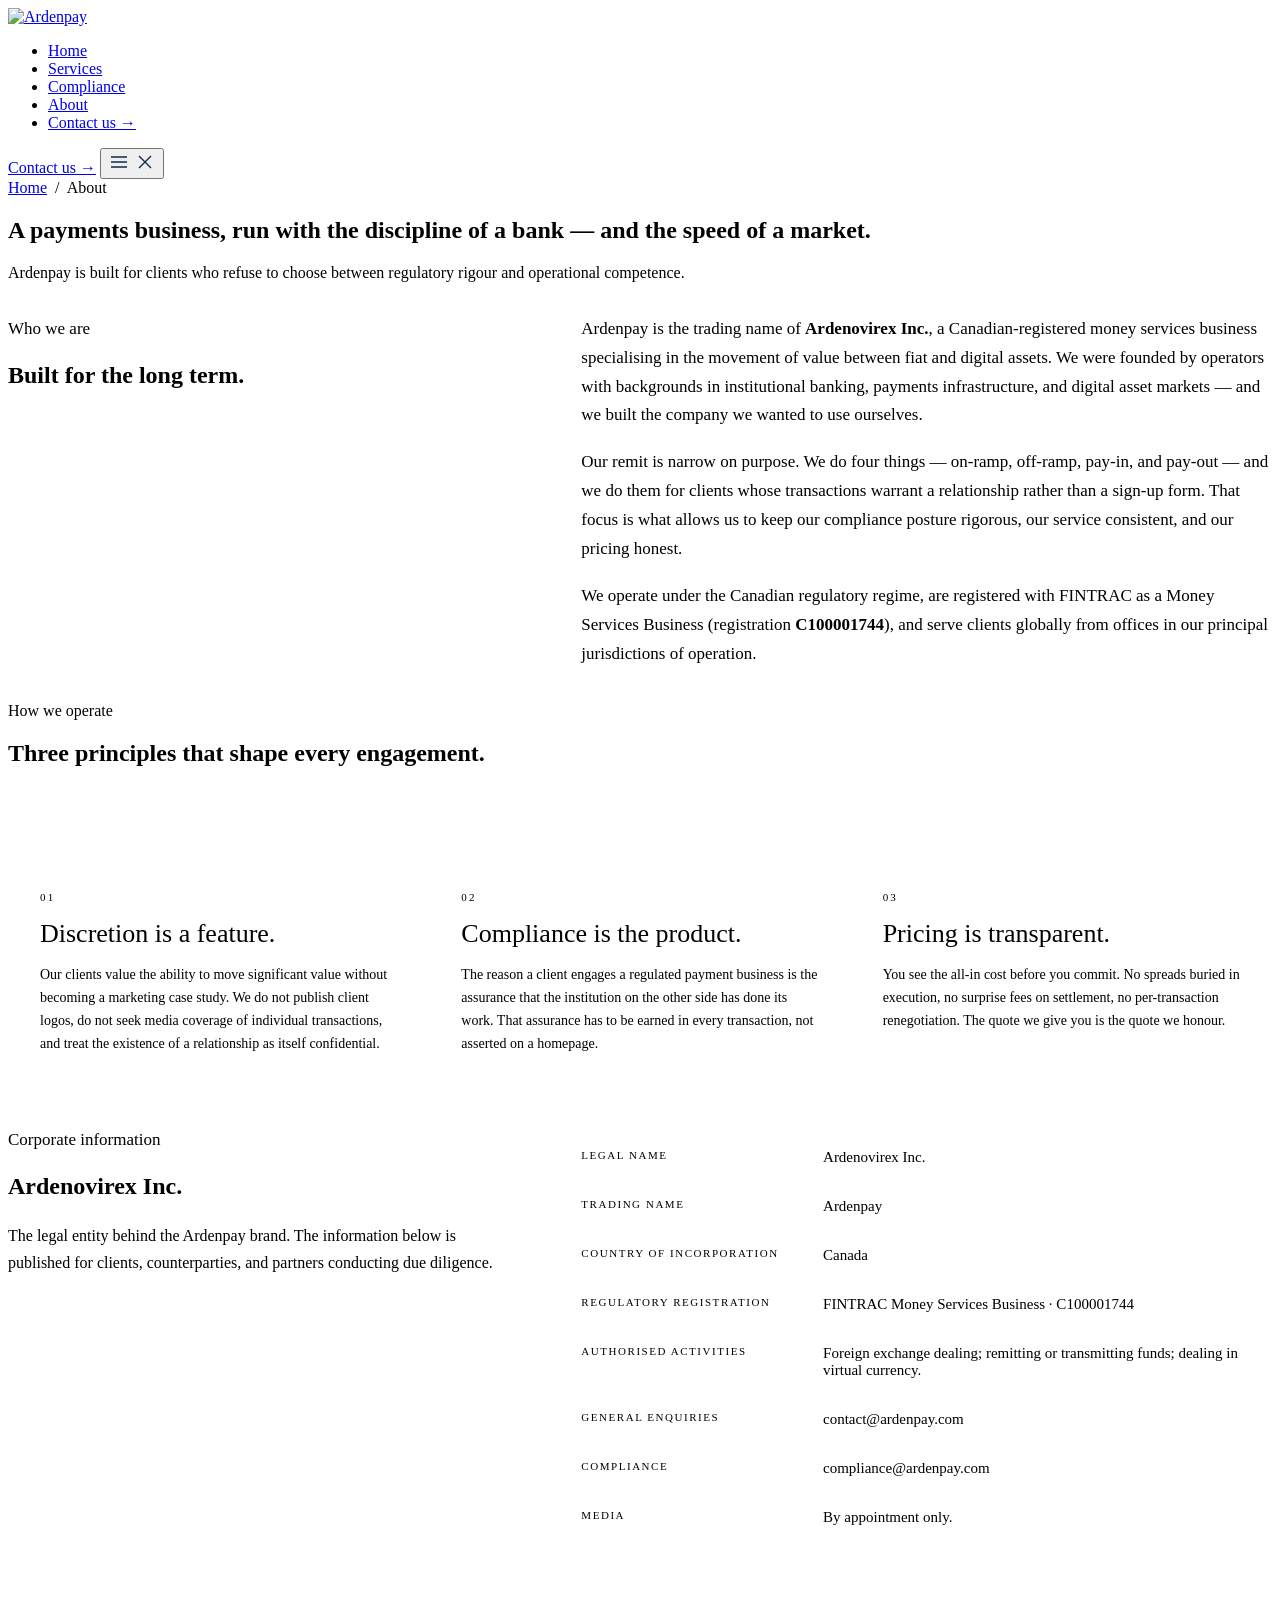
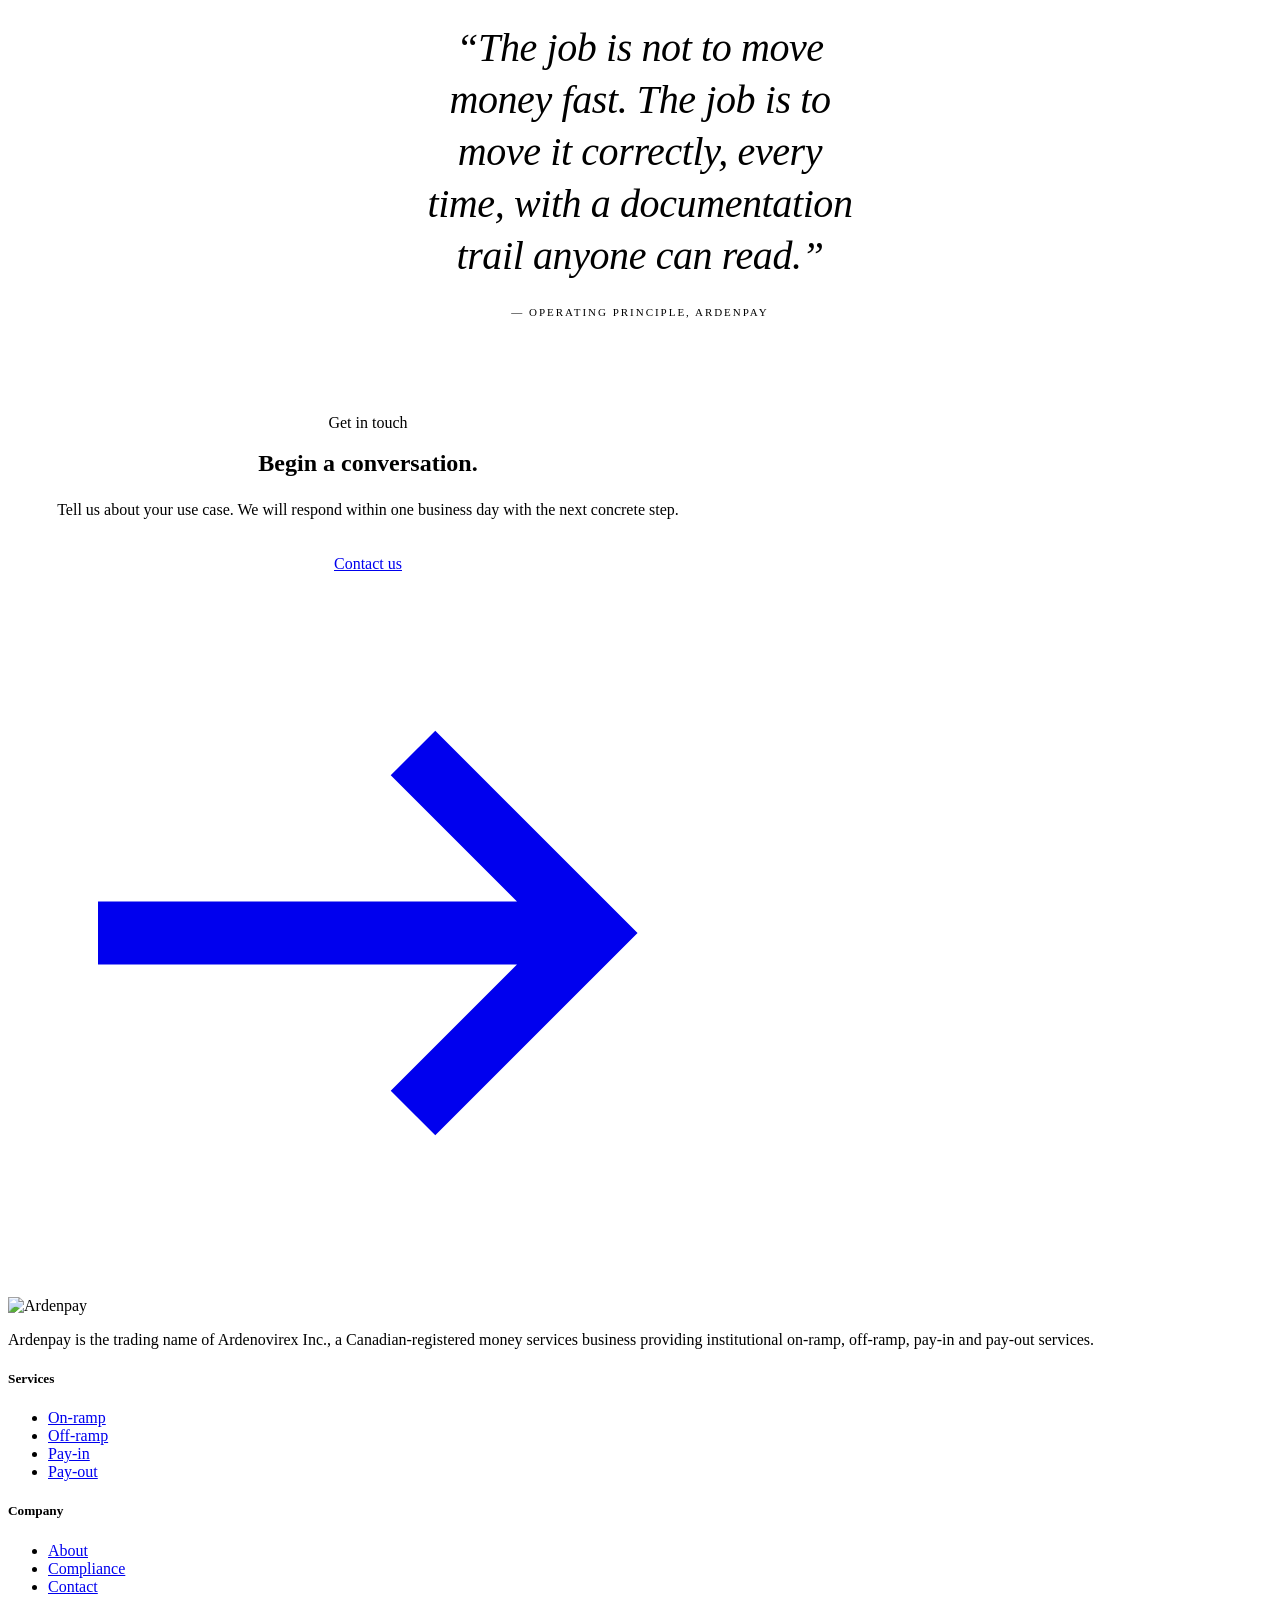
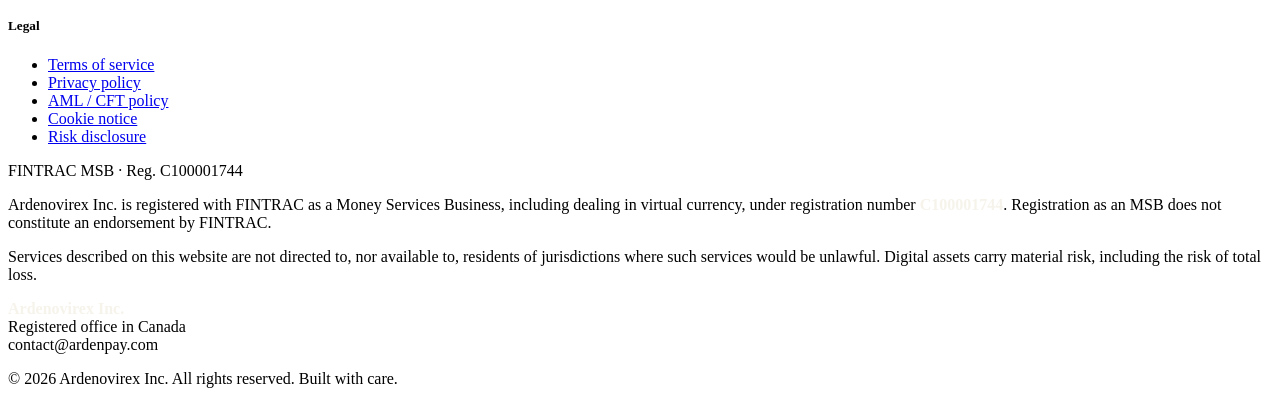
==== about.html @ cf7ff1bd "Add files via upload" ====
<!doctype html>
<html lang="en">
<head>
  <meta charset="utf-8">
  <meta name="viewport" content="width=device-width, initial-scale=1">
  <title>About — Ardenpay</title>
  <meta name="description" content="About Ardenpay and Ardenovirex Inc. — an institutional crypto payments business serving high-net-worth and corporate clients globally.">
  <link rel="icon" type="image/svg+xml" href="assets/favicon.svg">
  <link rel="preconnect" href="https://fonts.googleapis.com">
  <link rel="preconnect" href="https://fonts.gstatic.com" crossorigin>
  <link href="https://fonts.googleapis.com/css2?family=Fraunces:opsz,wght,SOFT@9..144,300..600,30..100&family=Inter+Tight:wght@400;500;600&family=JetBrains+Mono:wght@400;500&display=swap" rel="stylesheet">
  <link rel="stylesheet" href="assets/style.css">
  <style>
    .about-grid {
      display: grid; grid-template-columns: 1fr 1.4fr; gap: 80px;
      align-items: start;
    }
    @media (max-width: 880px) { .about-grid { grid-template-columns: 1fr; gap: 40px; } }
    .about-grid p { font-size: 17px; line-height: 1.7; color: var(--ink); }
    .about-grid p + p { margin-top: 18px; }

    .principles {
      display: grid; grid-template-columns: repeat(3, 1fr);
      gap: 0; margin-top: 80px;
      border-top: 1px solid var(--rule);
    }
    @media (max-width: 880px) { .principles { grid-template-columns: 1fr; } }
    .principle {
      padding: 40px 32px;
      border-right: 1px solid var(--rule);
      border-bottom: 1px solid var(--rule);
    }
    .principle:last-child { border-right: 0; }
    .principle .num {
      font-family: var(--mono); font-size: 11px; letter-spacing: 0.2em;
      color: var(--gold);
    }
    .principle h3 {
      font-family: var(--serif); font-size: 26px; font-weight: 400;
      margin-top: 14px; margin-bottom: 14px;
    }
    .principle p { font-size: 14px; line-height: 1.65; }

    .corp-table {
      width: 100%; border-collapse: collapse; margin-top: 24px;
    }
    .corp-table tr { border-bottom: 1px solid var(--rule-soft); }
    .corp-table th, .corp-table td {
      text-align: left; padding: 16px 0; vertical-align: top;
    }
    .corp-table th {
      font-family: var(--mono); font-size: 11px; letter-spacing: 0.14em;
      color: var(--ink-soft); text-transform: uppercase;
      font-weight: 500; width: 35%;
    }
    .corp-table td { color: var(--ink); font-size: 15px; }

    .quote {
      padding: 80px 0; text-align: center;
    }
    .quote q {
      display: block;
      font-family: var(--serif); font-size: clamp(28px, 3.4vw, 40px);
      font-weight: 300; font-style: italic;
      color: var(--ink); line-height: 1.3;
      max-width: 22ch; margin: 0 auto 24px;
      letter-spacing: -0.01em;
      quotes: "“" "”";
    }
    .quote q::before { content: open-quote; color: var(--gold); }
    .quote q::after  { content: close-quote; color: var(--gold); }
    .quote .src {
      font-family: var(--mono); font-size: 11px; letter-spacing: 0.18em;
      color: var(--ink-soft); text-transform: uppercase;
    }
  </style>
</head>
<body>

<header class="site-header">
  <div class="container nav">
    <a class="nav-logo" href="/"><img src="assets/logo.svg" alt="Ardenpay"></a>
    <nav><ul class="nav-links">
      <li><a href="/">Home</a></li>
      <li><a href="services">Services</a></li>
      <li><a href="compliance">Compliance</a></li>
      <li><a href="about" class="active">About</a></li>
    
        <li class="mobile-only"><a href="contact" class="mobile-cta">Contact us →</a></li>
      </ul></nav>
    <a href="contact" class="nav-cta">Contact us →</a>
    <button class="nav-toggle" aria-label="Menu">
      <svg class="icon-open" width="22" height="22" viewBox="0 0 22 22" fill="none"><path d="M3 6h16M3 11h16M3 16h16" stroke="#0B2A4A" stroke-width="1.4"/></svg>
      <svg class="icon-close" width="22" height="22" viewBox="0 0 22 22" fill="none"><path d="M5 5l12 12M17 5L5 17" stroke="#0B2A4A" stroke-width="1.4"/></svg>
    </button>
  </div>
</header>

<section class="page-hero">
  <div class="container">
    <div class="crumb"><a href="/">Home</a> &nbsp;/&nbsp; About</div>
    <h1>A payments business, run with the discipline of a bank — and the speed of a market.</h1>
    <p>Ardenpay is built for clients who refuse to choose between regulatory rigour and operational competence.</p>
  </div>
</section>

<!-- WHO WE ARE -->
<section class="section">
  <div class="container about-grid">
    <div>
      <p class="eyebrow"><span class="bullet"></span>Who we are</p>
      <h2 style="margin-top: 18px;">Built for the long term.</h2>
    </div>
    <div>
      <p>Ardenpay is the trading name of <strong>Ardenovirex Inc.</strong>, a Canadian-registered money services business specialising in the movement of value between fiat and digital assets. We were founded by operators with backgrounds in institutional banking, payments infrastructure, and digital asset markets — and we built the company we wanted to use ourselves.</p>
      <p>Our remit is narrow on purpose. We do four things — on-ramp, off-ramp, pay-in, and pay-out — and we do them for clients whose transactions warrant a relationship rather than a sign-up form. That focus is what allows us to keep our compliance posture rigorous, our service consistent, and our pricing honest.</p>
      <p>We operate under the Canadian regulatory regime, are registered with FINTRAC as a Money Services Business (registration <strong>C100001744</strong>), and serve clients globally from offices in our principal jurisdictions of operation.</p>
    </div>
  </div>
</section>

<!-- PRINCIPLES -->
<section class="section section--ivory">
  <div class="container">
    <div class="section-head">
      <p class="eyebrow"><span class="bullet"></span>How we operate</p>
      <h2>Three principles that shape every engagement.</h2>
    </div>

    <div class="principles">
      <div class="principle">
        <span class="num">01</span>
        <h3>Discretion is a feature.</h3>
        <p>Our clients value the ability to move significant value without becoming a marketing case study. We do not publish client logos, do not seek media coverage of individual transactions, and treat the existence of a relationship as itself confidential.</p>
      </div>
      <div class="principle">
        <span class="num">02</span>
        <h3>Compliance is the product.</h3>
        <p>The reason a client engages a regulated payment business is the assurance that the institution on the other side has done its work. That assurance has to be earned in every transaction, not asserted on a homepage.</p>
      </div>
      <div class="principle">
        <span class="num">03</span>
        <h3>Pricing is transparent.</h3>
        <p>You see the all-in cost before you commit. No spreads buried in execution, no surprise fees on settlement, no per-transaction renegotiation. The quote we give you is the quote we honour.</p>
      </div>
    </div>
  </div>
</section>

<!-- CORPORATE INFORMATION -->
<section class="section">
  <div class="container about-grid">
    <div>
      <p class="eyebrow"><span class="bullet"></span>Corporate information</p>
      <h2 style="margin-top: 18px;">Ardenovirex Inc.</h2>
      <p style="margin-top: 22px; font-size: 16px;">The legal entity behind the Ardenpay brand. The information below is published for clients, counterparties, and partners conducting due diligence.</p>
    </div>
    <div>
      <table class="corp-table">
        <tr>
          <th>Legal name</th>
          <td>Ardenovirex Inc.</td>
        </tr>
        <tr>
          <th>Trading name</th>
          <td>Ardenpay</td>
        </tr>
        <tr>
          <th>Country of incorporation</th>
          <td>Canada</td>
        </tr>
        <tr>
          <th>Regulatory registration</th>
          <td>FINTRAC Money Services Business · C100001744</td>
        </tr>
        <tr>
          <th>Authorised activities</th>
          <td>Foreign exchange dealing; remitting or transmitting funds; dealing in virtual currency.</td>
        </tr>
        <tr>
          <th>General enquiries</th>
          <td>contact@ardenpay.com</td>
        </tr>
        <tr>
          <th>Compliance</th>
          <td>compliance@ardenpay.com</td>
        </tr>
        <tr>
          <th>Media</th>
          <td>By appointment only.</td>
        </tr>
      </table>
    </div>
  </div>
</section>

<!-- QUOTE -->
<section class="quote section--ivory" style="background: var(--ivory); border-top: 1px solid var(--rule);">
  <div class="container">
    <q>The job is not to move money fast. The job is to move it correctly, every time, with a documentation trail anyone can read.</q>
    <div class="src">— Operating principle, Ardenpay</div>
  </div>
</section>

<!-- CTA -->
<section class="section">
  <div class="container" style="text-align: center; max-width: 720px;">
    <p class="eyebrow"><span class="bullet"></span>Get in touch</p>
    <h2 style="margin: 18px auto 24px;">Begin a conversation.</h2>
    <p style="margin: 0 auto 36px;">Tell us about your use case. We will respond within one business day with the next concrete step.</p>
    <a class="btn" href="contact">Contact us
      <svg class="arrow" viewBox="0 0 16 16" fill="none"><path d="M2 8h11M9 4l4 4-4 4" stroke="currentColor" stroke-width="1.4"/></svg>
    </a>
  </div>
</section>

<!-- FOOTER -->
<footer class="site-footer">
  <div class="container">
    <div class="footer-top">
      <div class="footer-brand">
        <img src="assets/logo-light.svg" alt="Ardenpay">
        <p>Ardenpay is the trading name of Ardenovirex Inc., a Canadian-registered money services business providing institutional on-ramp, off-ramp, pay-in and pay-out services.</p>
      </div>
      <div class="footer-col">
        <h5>Services</h5>
        <ul>
          <li><a href="services#onramp">On-ramp</a></li>
          <li><a href="services#offramp">Off-ramp</a></li>
          <li><a href="services#payin">Pay-in</a></li>
          <li><a href="services#payout">Pay-out</a></li>
        </ul>
      </div>
      <div class="footer-col">
        <h5>Company</h5>
        <ul>
          <li><a href="about">About</a></li>
          <li><a href="compliance">Compliance</a></li>
          <li><a href="contact">Contact</a></li>
        </ul>
      </div>
      <div class="footer-col">
        <h5>Legal</h5>
        <ul>
          <li><a href="legal/terms">Terms of service</a></li>
          <li><a href="legal/privacy">Privacy policy</a></li>
          <li><a href="legal/aml">AML / CFT policy</a></li>
          <li><a href="legal/cookies">Cookie notice</a></li>
          <li><a href="legal/risk">Risk disclosure</a></li>
        </ul>
      </div>
    </div>
    <div class="footer-legal">
      <div>
        <span class="compliance-badge"><span class="dot"></span>FINTRAC MSB · Reg. C100001744</span>
        <p>Ardenovirex Inc. is registered with FINTRAC as a Money Services Business, including dealing in virtual currency, under registration number <strong style="color: rgba(244,239,230,0.78);">C100001744</strong>. Registration as an MSB does not constitute an endorsement by FINTRAC.</p>
        <p style="margin-top: 12px;">Services described on this website are not directed to, nor available to, residents of jurisdictions where such services would be unlawful. Digital assets carry material risk, including the risk of total loss.</p>
      </div>
      <div>
        <p><strong style="color: rgba(244,239,230,0.78);">Ardenovirex Inc.</strong><br>Registered office in Canada<br>contact@ardenpay.com</p>
      </div>
    </div>
    <div class="footer-bottom">
      <span>© 2026 Ardenovirex Inc. All rights reserved.</span>
      <span>Built with care.</span>
    </div>
  </div>
</footer>
<script src="assets/nav.js"></script>
</body>
</html>
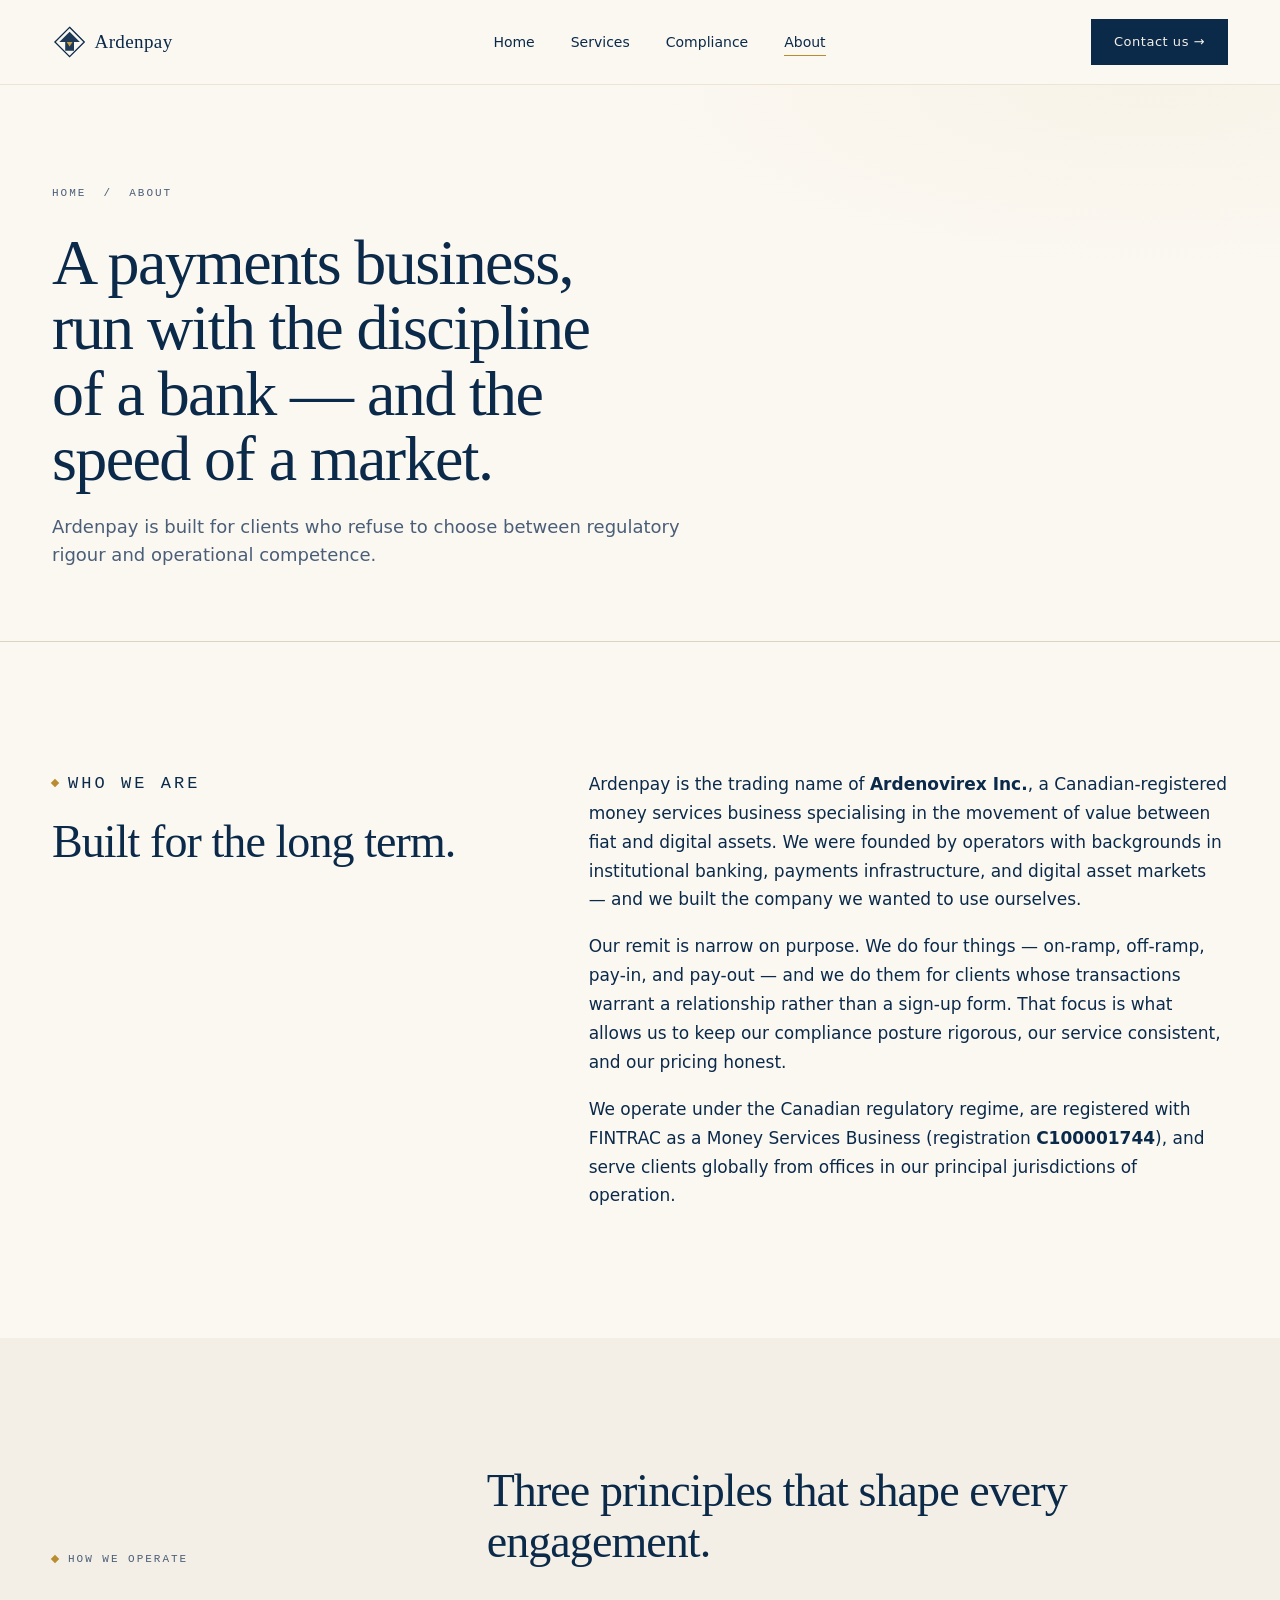
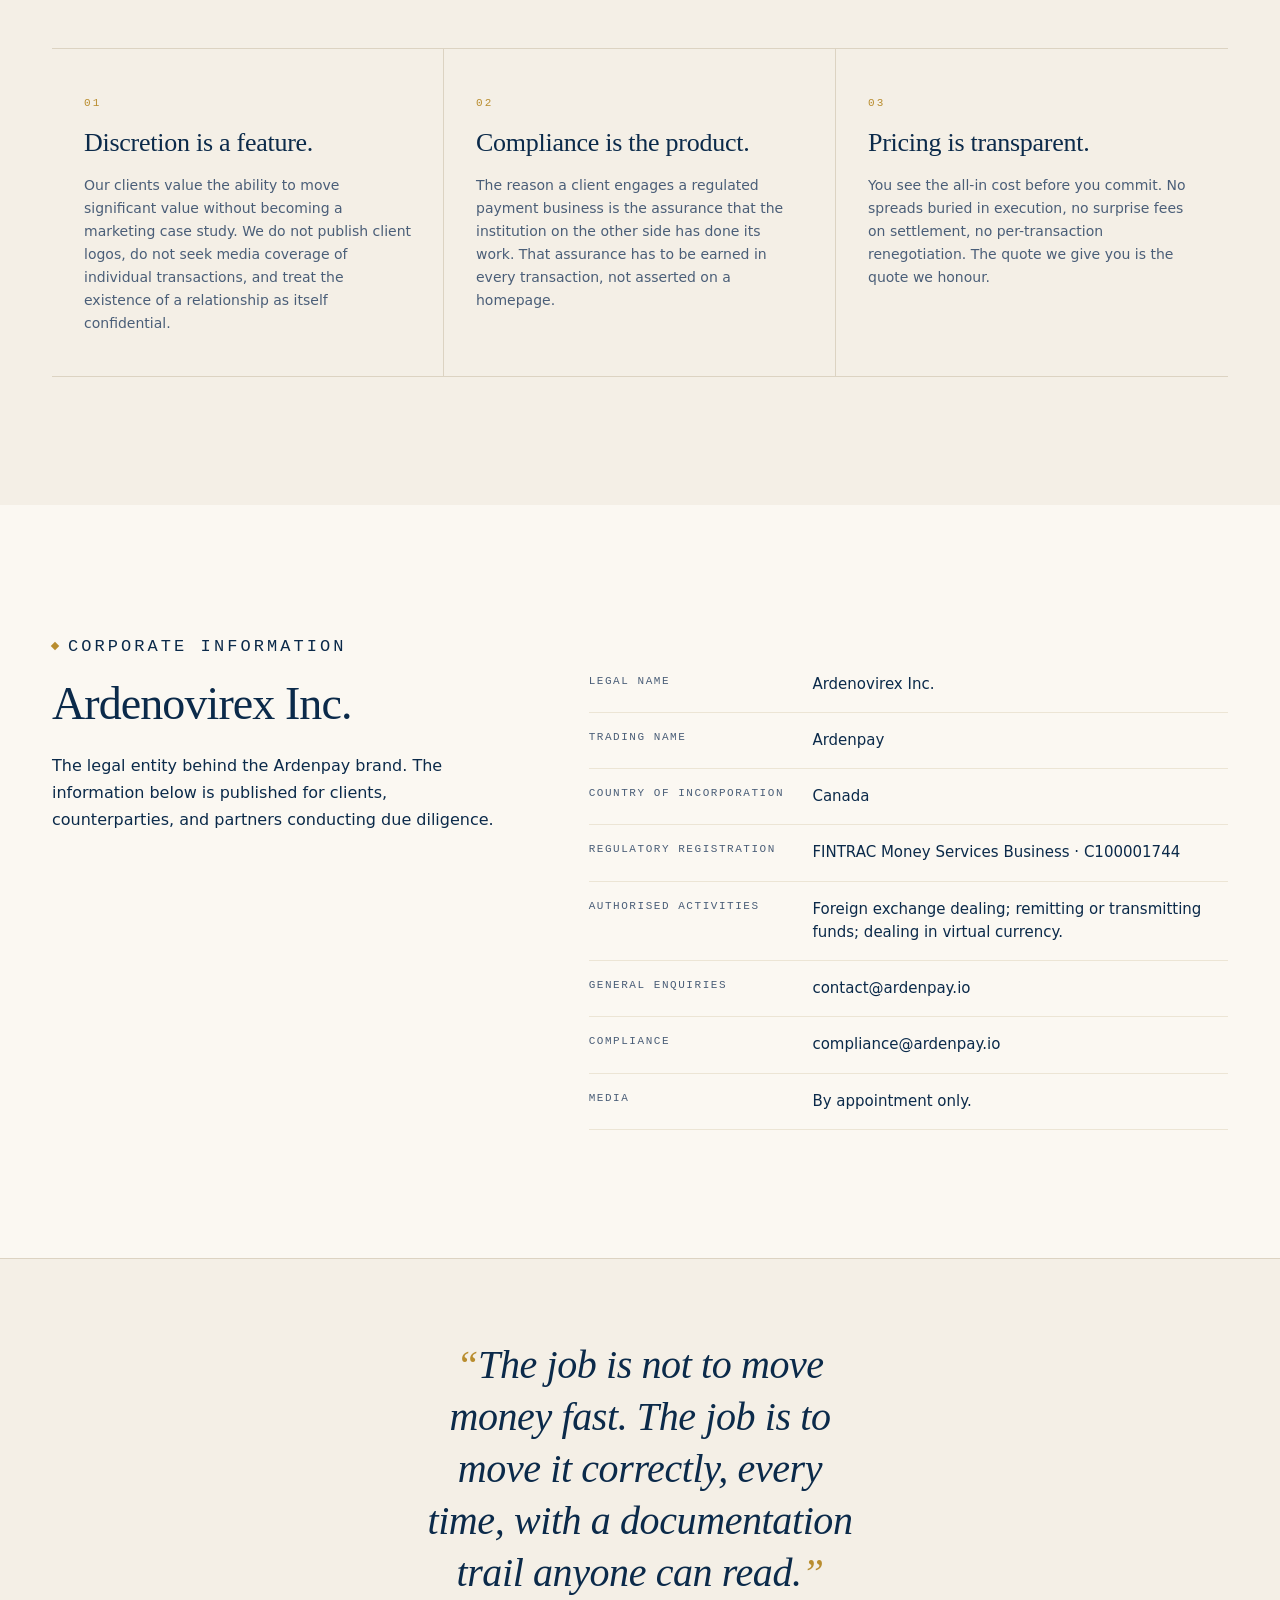
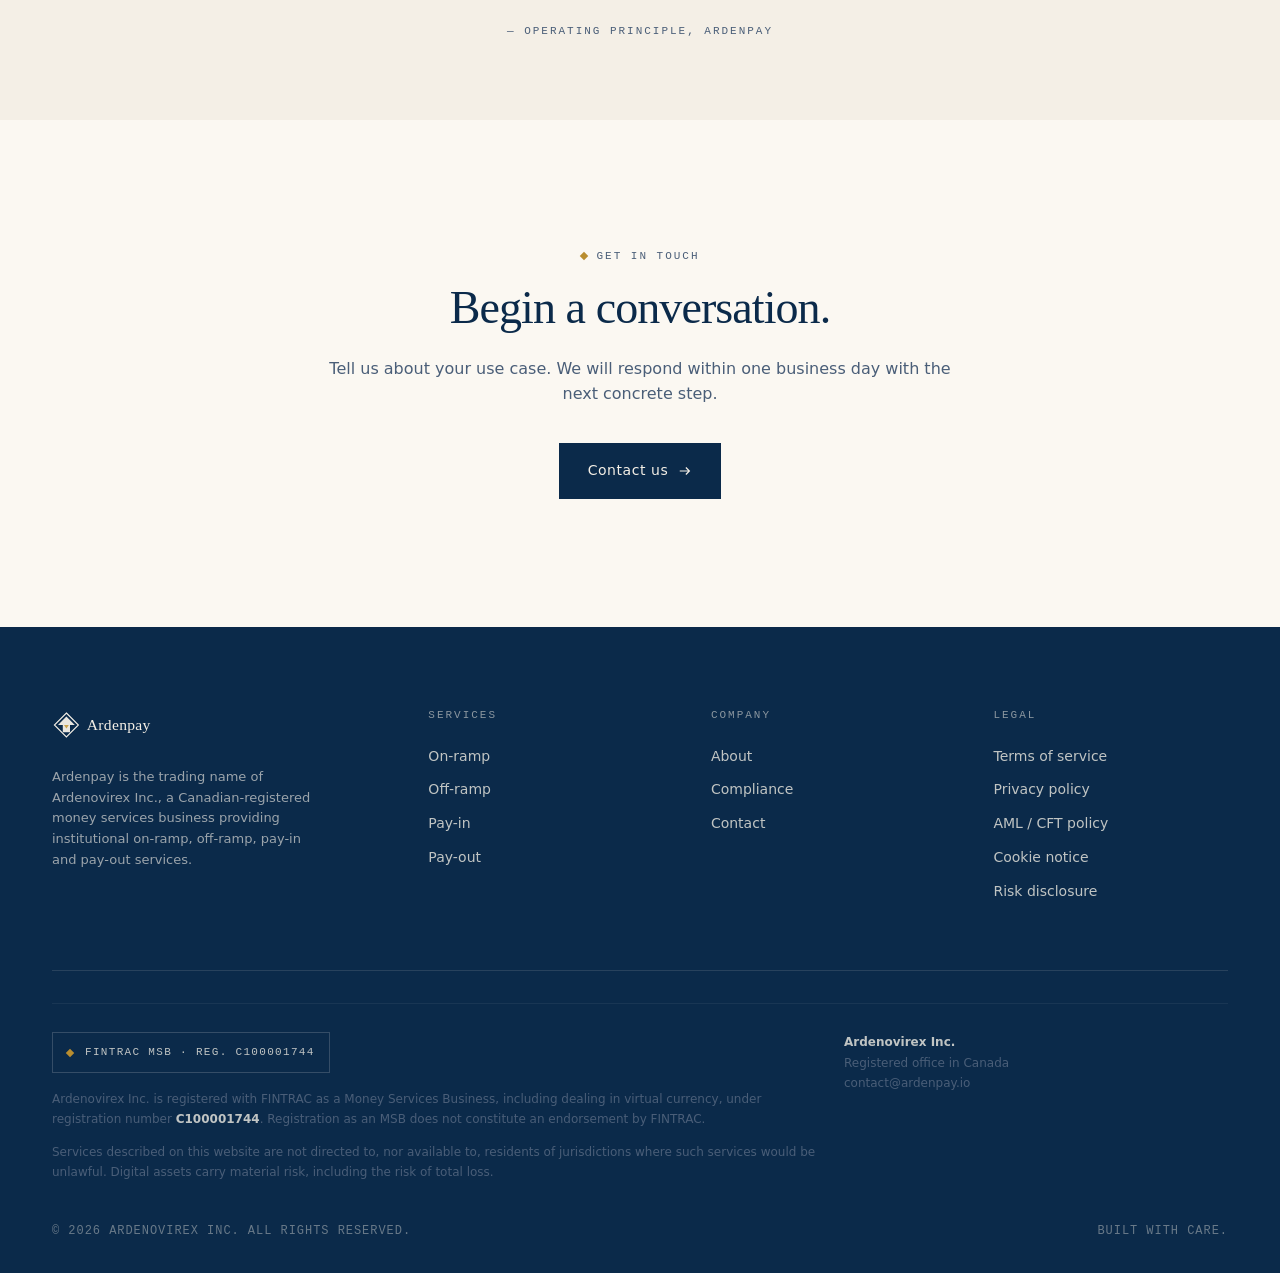
==== commit d6de87b4: "ardenpay.io 替换" ====
--- a/about.html
+++ b/about.html
@@ -179,11 +179,11 @@
         </tr>
         <tr>
           <th>General enquiries</th>
-          <td>contact@ardenpay.com</td>
+          <td>contact@ardenpay.io</td>
         </tr>
         <tr>
           <th>Compliance</th>
-          <td>compliance@ardenpay.com</td>
+          <td>compliance@ardenpay.io</td>
         </tr>
         <tr>
           <th>Media</th>
@@ -257,7 +257,7 @@
         <p style="margin-top: 12px;">Services described on this website are not directed to, nor available to, residents of jurisdictions where such services would be unlawful. Digital assets carry material risk, including the risk of total loss.</p>
       </div>
       <div>
-        <p><strong style="color: rgba(244,239,230,0.78);">Ardenovirex Inc.</strong><br>Registered office in Canada<br>contact@ardenpay.com</p>
+        <p><strong style="color: rgba(244,239,230,0.78);">Ardenovirex Inc.</strong><br>Registered office in Canada<br>contact@ardenpay.io</p>
       </div>
     </div>
     <div class="footer-bottom">
--- a/assets/style.css
+++ b/assets/style.css
@@ -0,0 +1,465 @@
+/* ============================================================
+   Ardenpay — design system
+   Aesthetic: institutional, light, restrained luxury
+   ============================================================ */
+
+:root {
+  /* Palette */
+  --ink: #0B2A4A;          /* deep navy — primary */
+  --ink-2: #163A60;        /* navy hover */
+  --ink-soft: #4A5E78;     /* secondary text */
+  --ivory: #F4EFE6;        /* background warm white */
+  --paper: #FBF8F2;        /* page background */
+  --rule: #DCD3C2;         /* hairline rules */
+  --rule-soft: #ECE5D5;
+  --gold: #B98D2F;         /* refined gold accent */
+  --gold-soft: #C9A24A;
+  --error: #8B2F2F;
+  --success: #2F6B4A;
+
+  /* Type */
+  --serif: 'Fraunces', 'Cormorant Garamond', Georgia, 'Times New Roman', serif;
+  --sans: 'Inter Tight', 'Helvetica Neue', system-ui, sans-serif;
+  --mono: 'JetBrains Mono', ui-monospace, 'SF Mono', Menlo, monospace;
+
+  /* Layout */
+  --max: 1240px;
+  --gutter: 32px;
+  --radius: 2px;
+}
+
+* { box-sizing: border-box; margin: 0; padding: 0; }
+
+html, body {
+  overflow-x: hidden;
+  width: 100%;
+}
+
+html { scroll-behavior: smooth; -webkit-text-size-adjust: 100%; }
+
+body {
+  background: var(--paper);
+  color: var(--ink);
+  font-family: var(--sans);
+  font-size: 16px;
+  line-height: 1.55;
+  font-weight: 400;
+  -webkit-font-smoothing: antialiased;
+  text-rendering: optimizeLegibility;
+}
+
+a { color: inherit; text-decoration: none; }
+a:focus-visible, button:focus-visible {
+  outline: 1px solid var(--gold);
+  outline-offset: 3px;
+}
+
+img, svg { display: block; max-width: 100%; }
+
+/* ---------- Layout ---------- */
+.container {
+  max-width: var(--max);
+  margin: 0 auto;
+  padding: 0 var(--gutter);
+}
+
+.rule { height: 1px; background: var(--rule); border: 0; }
+.rule-soft { height: 1px; background: var(--rule-soft); border: 0; }
+
+/* ---------- Typography ---------- */
+.eyebrow {
+  font-family: var(--mono);
+  font-size: 11px;
+  font-weight: 500;
+  letter-spacing: 0.18em;
+  text-transform: uppercase;
+  color: var(--ink-soft);
+}
+
+.eyebrow .bullet {
+  display: inline-block;
+  width: 6px; height: 6px;
+  background: var(--gold);
+  margin-right: 10px;
+  vertical-align: middle;
+  transform: rotate(45deg);
+}
+
+h1, h2, h3, h4 {
+  font-family: var(--serif);
+  font-weight: 400;
+  letter-spacing: -0.01em;
+  color: var(--ink);
+}
+
+h1 {
+  font-size: clamp(40px, 5.6vw, 76px);
+  line-height: 1.02;
+  letter-spacing: -0.025em;
+}
+
+h1 em {
+  font-style: italic;
+  font-weight: 300;
+  color: var(--gold);
+}
+
+h2 {
+  font-size: clamp(30px, 3.6vw, 46px);
+  line-height: 1.1;
+  letter-spacing: -0.02em;
+}
+
+h3 {
+  font-size: 22px;
+  line-height: 1.25;
+  font-weight: 500;
+}
+
+h4 {
+  font-size: 17px;
+  font-family: var(--sans);
+  font-weight: 600;
+  letter-spacing: 0;
+}
+
+p { color: var(--ink-soft); }
+.lede { font-size: 19px; line-height: 1.55; color: var(--ink-soft); max-width: 60ch; }
+
+/* ---------- Header ---------- */
+.site-header {
+  position: sticky; top: 0; z-index: 50;
+  background: rgba(251, 248, 242, 0.88);
+  backdrop-filter: saturate(140%) blur(8px);
+  -webkit-backdrop-filter: saturate(140%) blur(8px);
+  border-bottom: 1px solid var(--rule-soft);
+}
+
+.nav {
+  display: flex; align-items: center; justify-content: space-between;
+  height: 84px;
+}
+
+.nav-logo {
+  display: inline-flex;
+  align-items: center;
+  transition: opacity .2s ease;
+}
+.nav-logo:hover { opacity: 0.78; }
+.nav-logo svg,
+.nav-logo img { height: 44px; width: auto; display: block; }
+
+.nav-links {
+  display: flex;
+  align-items: center;
+  gap: 36px;
+  list-style: none;
+}
+
+.nav-links a {
+  font-size: 14px;
+  color: var(--ink);
+  position: relative;
+  padding: 4px 0;
+  transition: color .2s ease;
+}
+
+.nav-links a::after {
+  content: ""; position: absolute; left: 0; right: 0; bottom: -2px;
+  height: 1px; background: var(--gold); transform: scaleX(0);
+  transform-origin: left; transition: transform .3s ease;
+}
+
+.nav-links a:hover { color: var(--ink); }
+.nav-links a:hover::after, .nav-links a.active::after { transform: scaleX(1); }
+
+/* Mobile CTA hidden on desktop */
+.nav-links .mobile-only { display: none; }
+
+.nav-cta {
+  font-size: 13px;
+  font-weight: 500;
+  padding: 12px 22px;
+  border: 1px solid var(--ink);
+  background: var(--ink);
+  color: var(--ivory);
+  letter-spacing: 0.04em;
+  transition: background .2s ease, color .2s ease;
+  cursor: pointer;
+}
+
+.nav-cta:hover { background: var(--ink-2); }
+
+.nav-toggle { display: none; background: transparent; border: 0; cursor: pointer; }
+
+/* ---------- Buttons ---------- */
+.btn {
+  display: inline-flex; align-items: center; gap: 10px;
+  font-family: var(--sans);
+  font-size: 14px;
+  font-weight: 500;
+  letter-spacing: 0.04em;
+  padding: 16px 28px;
+  border: 1px solid var(--ink);
+  background: var(--ink);
+  color: var(--ivory);
+  cursor: pointer;
+  transition: all .25s ease;
+}
+
+.btn:hover { background: var(--ink-2); }
+
+.btn--ghost {
+  background: transparent;
+  color: var(--ink);
+}
+.btn--ghost:hover { background: var(--ink); color: var(--ivory); }
+
+.btn .arrow {
+  width: 14px; height: 14px;
+  transition: transform .25s ease;
+}
+.btn:hover .arrow { transform: translateX(4px); }
+
+/* ---------- Section frame ---------- */
+.section {
+  padding: clamp(72px, 10vw, 140px) 0;
+  position: relative;
+}
+
+.section--ivory { background: var(--ivory); }
+.section--ink   { background: var(--ink); color: var(--ivory); }
+.section--ink h1, .section--ink h2, .section--ink h3, .section--ink h4 { color: var(--ivory); }
+.section--ink p { color: rgba(244, 239, 230, 0.72); }
+.section--ink .eyebrow { color: rgba(244, 239, 230, 0.55); }
+
+.section-head {
+  display: grid;
+  grid-template-columns: 1fr 2fr;
+  gap: 64px;
+  align-items: end;
+  margin-bottom: 72px;
+}
+
+@media (max-width: 880px) {
+  .section-head { grid-template-columns: 1fr; gap: 24px; margin-bottom: 48px; }
+}
+
+/* ---------- Decorative ticker ---------- */
+.ticker {
+  border-top: 1px solid var(--rule);
+  border-bottom: 1px solid var(--rule);
+  overflow: hidden;
+  background: var(--ivory);
+}
+.ticker-inner {
+  display: flex;
+  gap: 64px;
+  padding: 18px 0;
+  animation: tickerScroll 60s linear infinite;
+  white-space: nowrap;
+  width: max-content;
+}
+.ticker span {
+  font-family: var(--mono);
+  font-size: 12px;
+  letter-spacing: 0.16em;
+  text-transform: uppercase;
+  color: var(--ink-soft);
+}
+.ticker span .dot { color: var(--gold); margin: 0 10px; }
+@keyframes tickerScroll {
+  from { transform: translateX(0); }
+  to   { transform: translateX(-50%); }
+}
+
+/* ---------- Footer ---------- */
+.site-footer {
+  background: var(--ink);
+  color: rgba(244, 239, 230, 0.78);
+  padding: 80px 0 32px;
+  font-size: 14px;
+}
+
+.footer-top {
+  display: grid;
+  grid-template-columns: 1.4fr 1fr 1fr 1fr;
+  gap: 48px;
+  padding-bottom: 56px;
+  border-bottom: 1px solid rgba(244, 239, 230, 0.12);
+}
+
+@media (max-width: 880px) {
+  .footer-top { grid-template-columns: 1fr 1fr; gap: 40px; }
+}
+
+.footer-brand svg,
+.footer-brand img { height: 36px; width: auto; margin-bottom: 24px; }
+
+.footer-brand p {
+  color: rgba(244, 239, 230, 0.62);
+  font-size: 13px;
+  line-height: 1.6;
+  max-width: 32ch;
+}
+
+.footer-col h5 {
+  font-family: var(--mono);
+  font-size: 11px;
+  font-weight: 500;
+  letter-spacing: 0.18em;
+  text-transform: uppercase;
+  color: rgba(244, 239, 230, 0.55);
+  margin-bottom: 22px;
+}
+
+.footer-col ul { list-style: none; }
+.footer-col li { margin-bottom: 12px; }
+.footer-col a {
+  color: rgba(244, 239, 230, 0.78);
+  font-size: 14px;
+  transition: color .2s;
+}
+.footer-col a:hover { color: var(--gold-soft); }
+
+.footer-legal {
+  margin-top: 32px;
+  padding-top: 28px;
+  display: grid;
+  grid-template-columns: 2fr 1fr;
+  gap: 24px;
+  align-items: start;
+  border-top: 1px solid rgba(244, 239, 230, 0.06);
+  font-size: 12px;
+  color: rgba(244, 239, 230, 0.5);
+  line-height: 1.7;
+}
+
+.footer-legal .compliance-badge {
+  display: inline-flex; align-items: center; gap: 12px;
+  padding: 10px 14px;
+  border: 1px solid rgba(244, 239, 230, 0.18);
+  font-family: var(--mono);
+  font-size: 11px;
+  letter-spacing: 0.12em;
+  text-transform: uppercase;
+  color: rgba(244, 239, 230, 0.78);
+  margin-bottom: 16px;
+}
+.footer-legal .compliance-badge .dot {
+  width: 6px; height: 6px; background: var(--gold); transform: rotate(45deg);
+}
+
+.footer-bottom {
+  margin-top: 40px;
+  display: flex; justify-content: space-between; flex-wrap: wrap; gap: 12px;
+  font-size: 12px;
+  color: rgba(244, 239, 230, 0.4);
+  font-family: var(--mono);
+  letter-spacing: 0.08em;
+  text-transform: uppercase;
+}
+
+/* ---------- Subtle reveal ---------- */
+.reveal {
+  opacity: 0;
+  transform: translateY(16px);
+  animation: revealUp .9s cubic-bezier(.2,.7,.2,1) forwards;
+}
+.reveal.d1 { animation-delay: .12s; }
+.reveal.d2 { animation-delay: .22s; }
+.reveal.d3 { animation-delay: .32s; }
+.reveal.d4 { animation-delay: .42s; }
+.reveal.d5 { animation-delay: .52s; }
+
+@keyframes revealUp {
+  to { opacity: 1; transform: translateY(0); }
+}
+
+/* ---------- Page hero (inner pages) ---------- */
+.page-hero {
+  padding: 100px 0 72px;
+  border-bottom: 1px solid var(--rule);
+  background:
+    radial-gradient(900px 320px at 90% 0%, rgba(201, 162, 74, 0.06), transparent 60%),
+    var(--paper);
+}
+.page-hero .crumb {
+  font-family: var(--mono);
+  font-size: 11px;
+  letter-spacing: 0.18em;
+  text-transform: uppercase;
+  color: var(--ink-soft);
+  margin-bottom: 28px;
+}
+.page-hero .crumb a:hover { color: var(--gold); }
+.page-hero h1 {
+  font-size: clamp(40px, 5vw, 64px);
+  max-width: 18ch;
+}
+.page-hero p {
+  margin-top: 22px;
+  font-size: 18px;
+  max-width: 56ch;
+}
+
+/* ---------- Mobile ---------- */
+@media (max-width: 720px) {
+  :root { --gutter: 22px; }
+  .footer-legal { grid-template-columns: 1fr; }
+
+  .nav-toggle { display: block; z-index: 60; position: relative; }
+
+  .nav-cta { display: none; } /* hidden on mobile — CTA shown inside menu */
+
+  .nav-links {
+    display: flex;
+    position: fixed;
+    top: 0; left: 0; right: 0;
+    height: 100vh;
+    background: var(--paper);
+    flex-direction: column;
+    justify-content: center;
+    align-items: center;
+    gap: 28px;
+    transform: translateY(-100%);
+    transition: transform .35s cubic-bezier(.5,0,.2,1);
+    z-index: 55;
+    padding: 80px 24px 40px;
+  }
+
+  body.menu-open .nav-links { transform: translateY(0); }
+  body.menu-open { overflow: hidden; }
+
+  .nav-links a {
+    font-family: var(--serif);
+    font-size: 32px;
+    font-weight: 400;
+    color: var(--ink);
+    padding: 8px 0;
+  }
+  .nav-links a::after { display: none; }
+  .nav-links .mobile-only { display: list-item; }
+
+  .nav-links li:last-child {
+    margin-top: 32px;
+    padding-top: 32px;
+    border-top: 1px solid var(--rule);
+    width: 100%;
+    text-align: center;
+  }
+  .nav-links .mobile-cta {
+    display: inline-block;
+    font-family: var(--sans);
+    font-size: 14px;
+    padding: 14px 28px;
+    background: var(--ink);
+    color: var(--ivory);
+    letter-spacing: 0.04em;
+  }
+
+  /* Close icon when menu is open */
+  body.menu-open .nav-toggle .icon-open { display: none; }
+  body.menu-open .nav-toggle .icon-close { display: block; }
+  .nav-toggle .icon-close { display: none; }
+}
